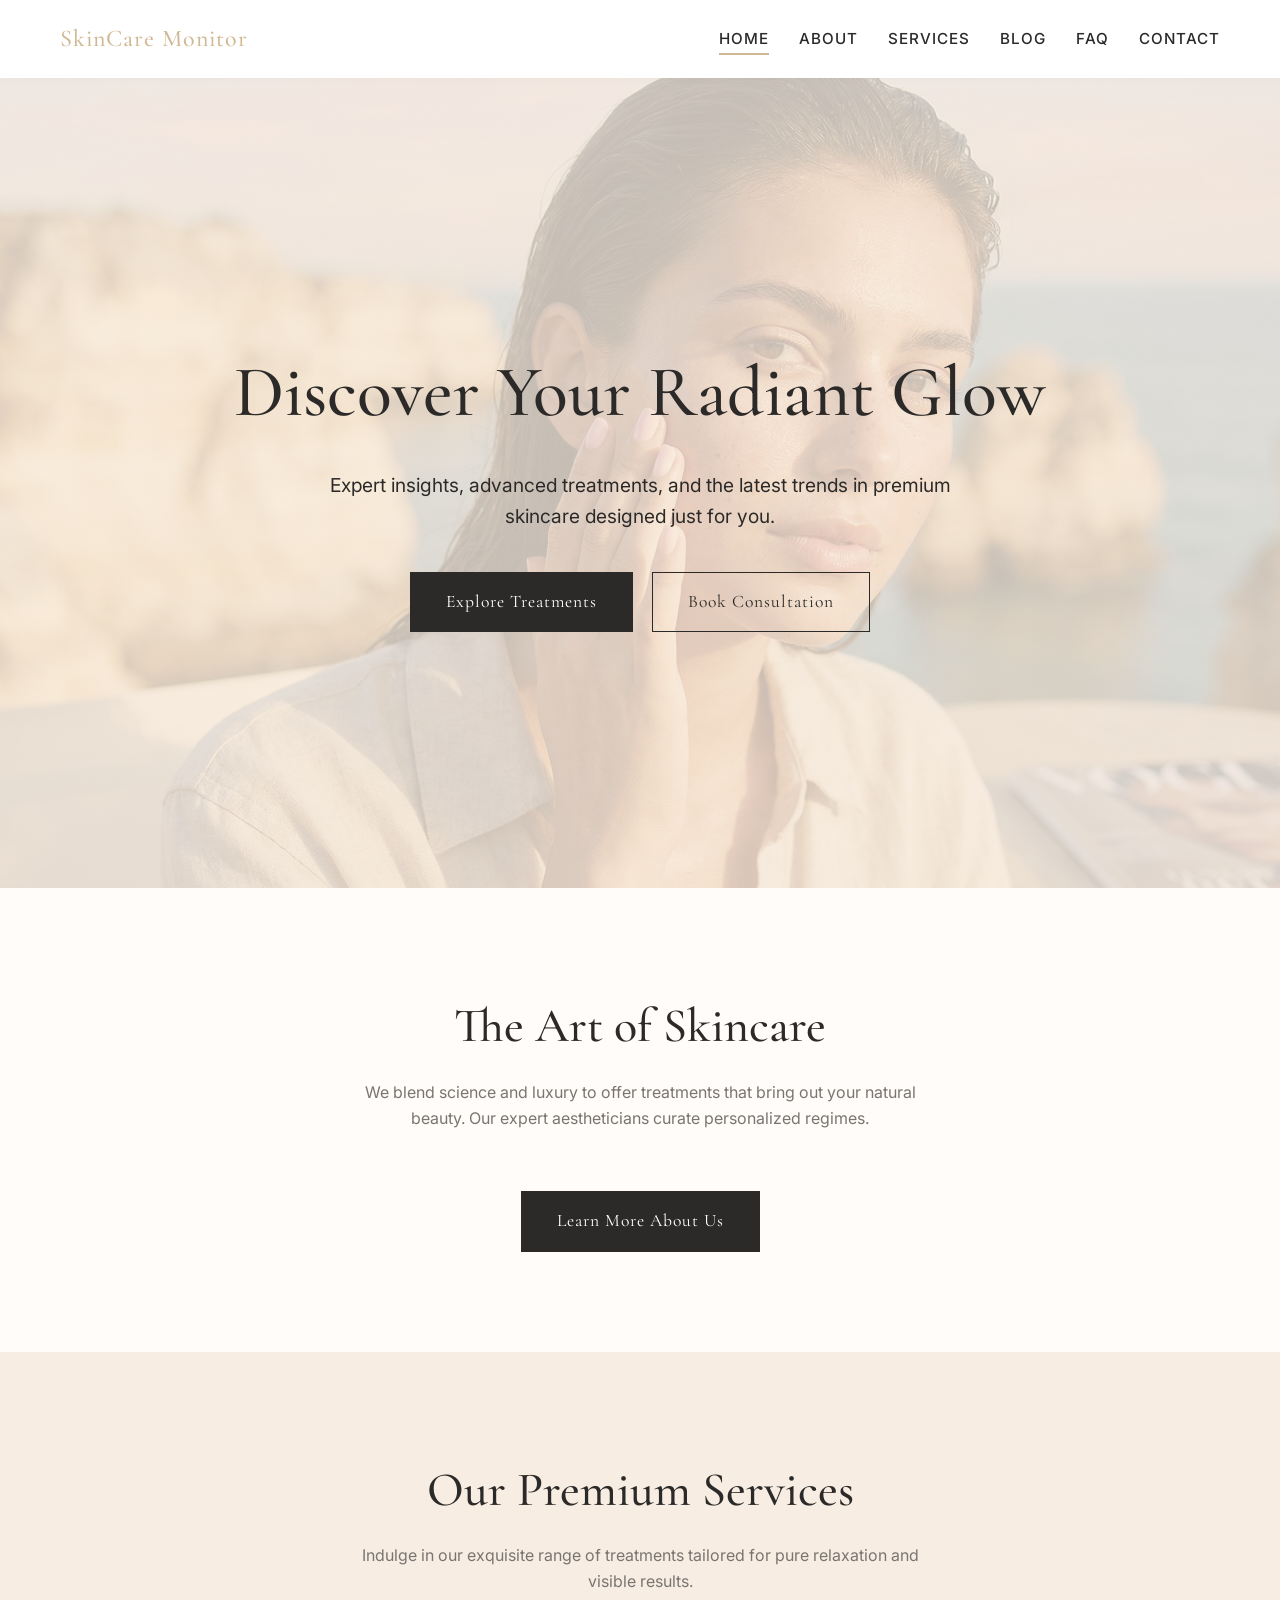
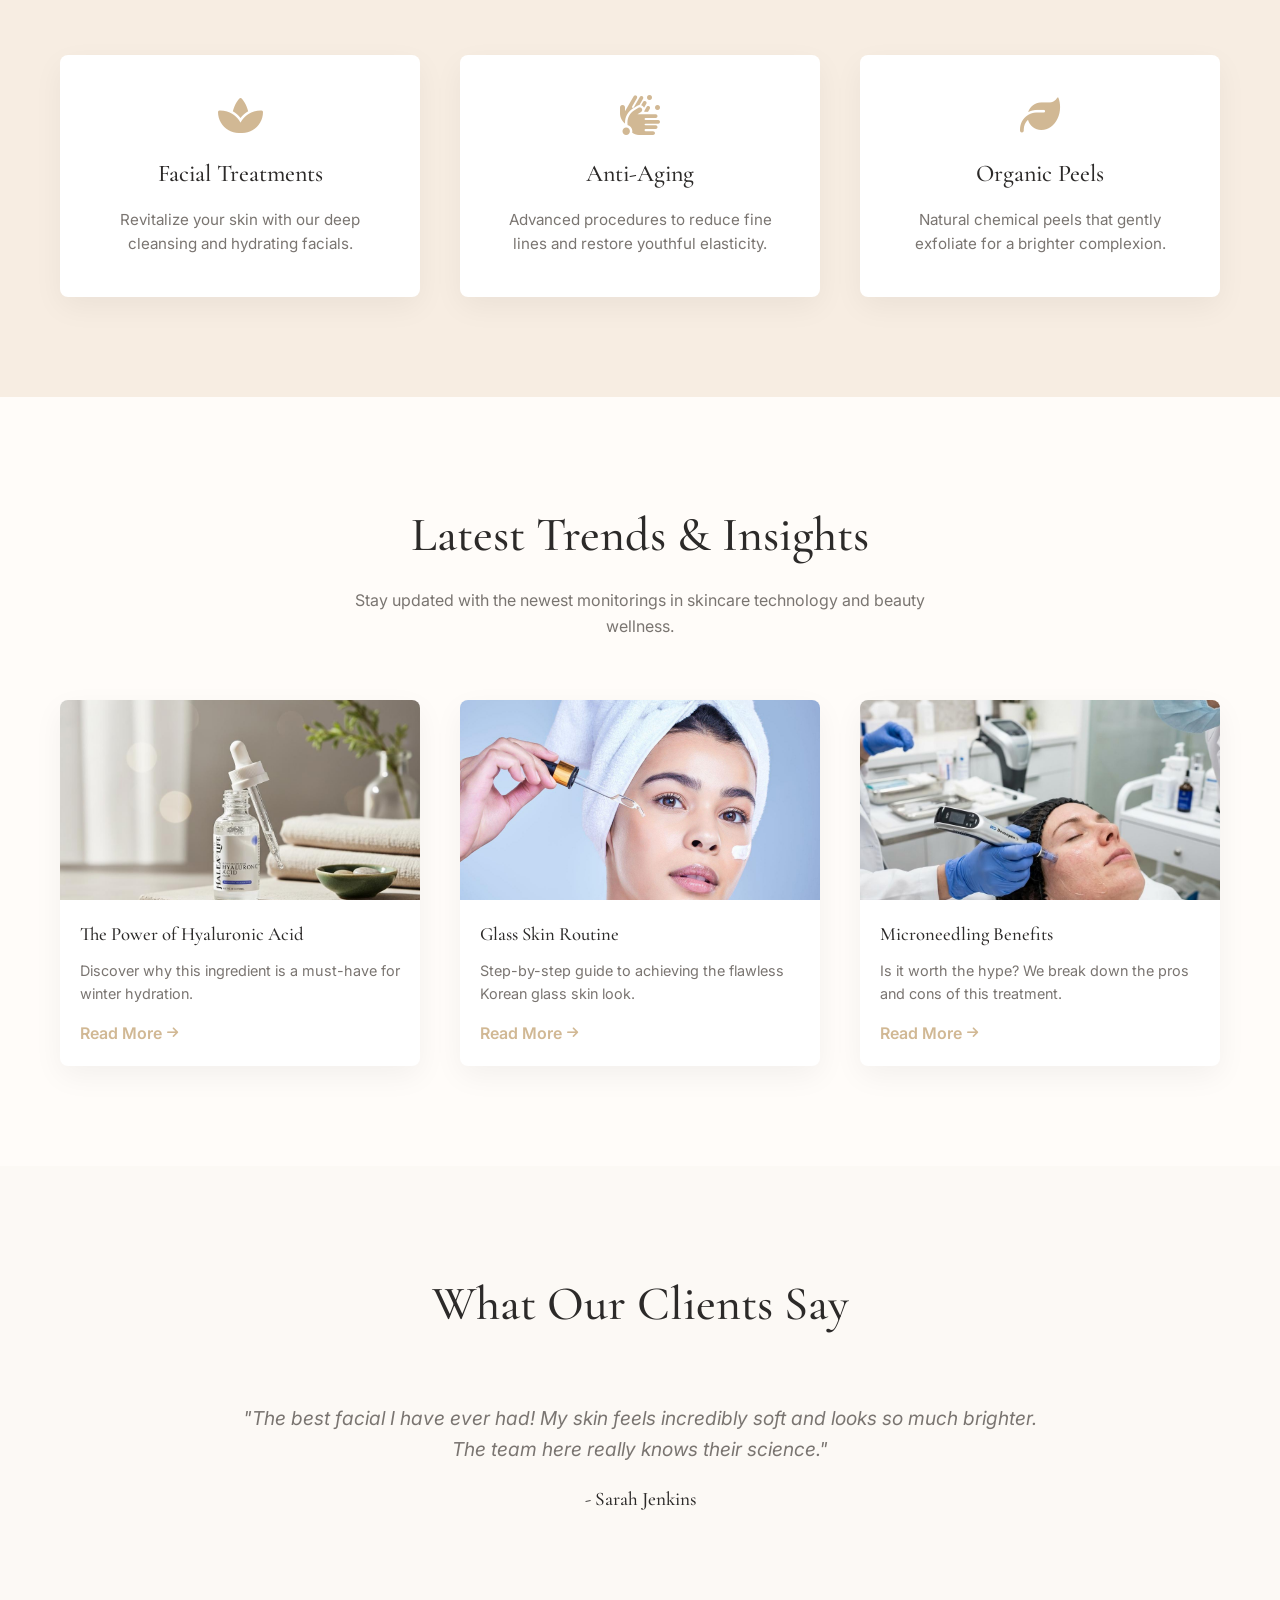
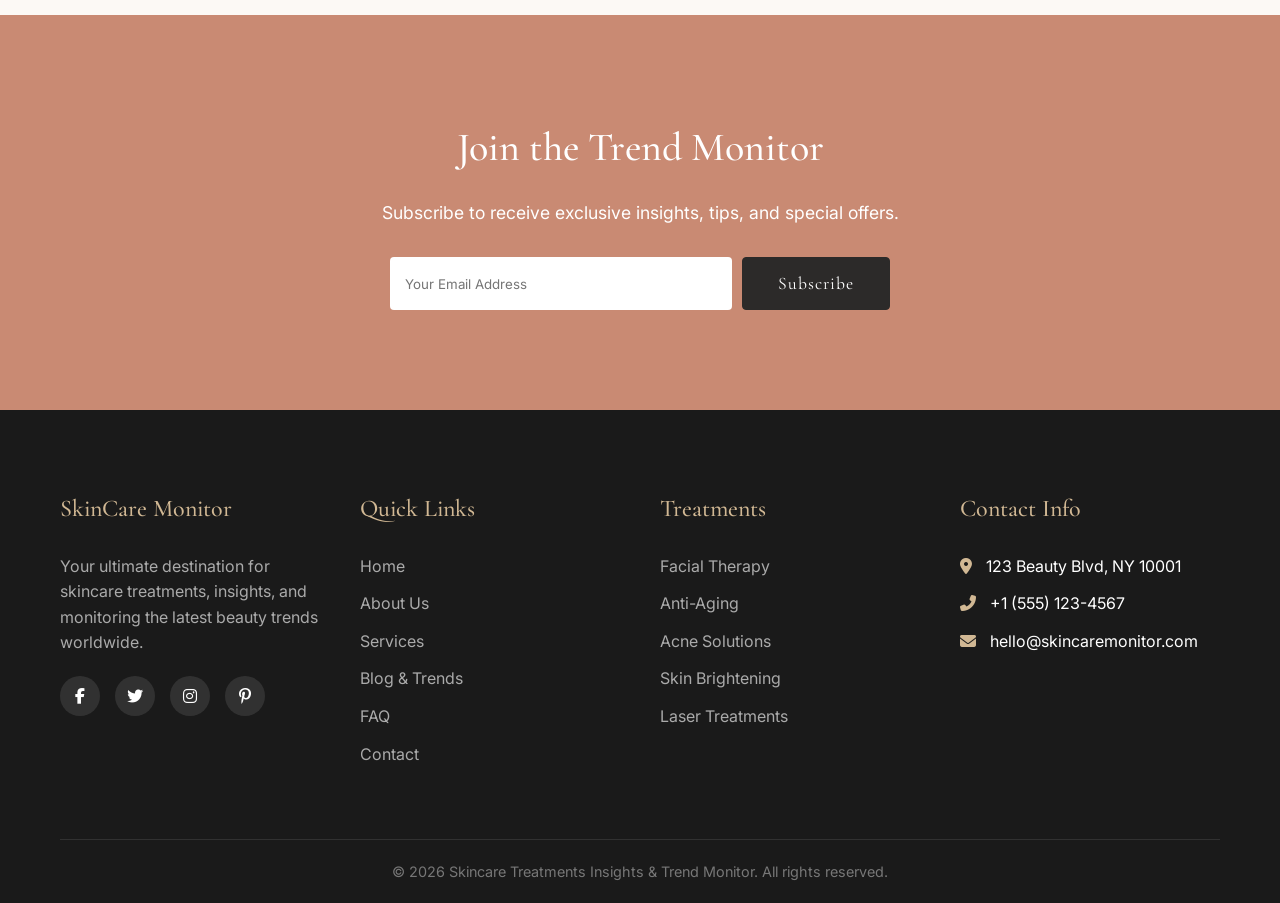
==== index.html @ cb998af6 "first commit" ====
<!DOCTYPE html>
<html lang="en">

<head>
  <meta charset="UTF-8">
  <meta name="viewport" content="width=device-width, initial-scale=1.0">
  <meta name="description"
    content="Skincare Treatments Insights & Trend Monitor - Premium skincare solutions and beauty trends.">
  <title>Home | Skincare Treatments Insights & Trend Monitor</title>
  <link rel="icon"
    href="data:image/svg+xml,<svg xmlns='http://www.w3.org/2000/svg' viewBox='0 0 100 100'><text y='.9em' font-size='90'>✨</text></svg>">
  <link rel="stylesheet" href="css/style.css">
  <link rel="stylesheet" href="https://cdnjs.cloudflare.com/ajax/libs/font-awesome/6.4.0/css/all.min.css">
</head>

<body>

  <!-- Header -->
  <header>
    <div class="container header-inner">
      <a href="index.html" class="logo" style="text-decoration: none;">SkinCare Monitor</a>
      <nav class="nav-links">
        <a href="index.html" class="active">Home</a>
        <a href="about.html">About</a>
        <a href="services.html">Services</a>
        <a href="blog.html">Blog</a>
        <a href="faq.html">FAQ</a>
        <a href="contact.html">Contact</a>
      </nav>
      <div class="mobile-menu-btn"><i class="fas fa-bars"></i></div>
    </div>
  </header>

  <!-- Section 1: Hero -->
  <section class="hero" id="home">
    <div class="container">
      <div class="hero-content">
        <h1>Discover Your Radiant Glow</h1>
        <p>Expert insights, advanced treatments, and the latest trends in premium skincare designed just for you.</p>
        <a href="services.html" class="btn">Explore Treatments</a>
        <a href="contact.html" class="btn btn-outline">Book Consultation</a>
      </div>
    </div>
  </section>

  <!-- Section 2: About Snippet -->
  <section class="about-snippet" id="about">
    <div class="container">
      <div class="section-header">
        <h2>The Art of Skincare</h2>
        <p>We blend science and luxury to offer treatments that bring out your natural beauty. Our expert aestheticians
          curate personalized regimes.</p>
      </div>
      <div style="text-align: center; margin-top: 30px;">
        <a href="about.html" class="btn">Learn More About Us</a>
      </div>
    </div>
  </section>

  <!-- Section 3: Services Snippet -->
  <section class="services-snippet" style="background-color: var(--primary-color);">
    <div class="container">
      <div class="section-header">
        <h2>Our Premium Services</h2>
        <p>Indulge in our exquisite range of treatments tailored for pure relaxation and visible results.</p>
      </div>
      <div class="grid-3">
        <div class="service-card">
          <i class="fas fa-spa" style="font-size: 40px; color: var(--secondary-color); margin-bottom: 20px;"></i>
          <h3>Facial Treatments</h3>
          <p>Revitalize your skin with our deep cleansing and hydrating facials.</p>
        </div>
        <div class="service-card">
          <i class="fas fa-hands-bubbles"
            style="font-size: 40px; color: var(--secondary-color); margin-bottom: 20px;"></i>
          <h3>Anti-Aging</h3>
          <p>Advanced procedures to reduce fine lines and restore youthful elasticity.</p>
        </div>
        <div class="service-card">
          <i class="fas fa-leaf" style="font-size: 40px; color: var(--secondary-color); margin-bottom: 20px;"></i>
          <h3>Organic Peels</h3>
          <p>Natural chemical peels that gently exfoliate for a brighter complexion.</p>
        </div>
      </div>
    </div>
  </section>

  <!-- Section 4: Trends & Insights -->
  <section class="trends-snippet">
    <div class="container">
      <div class="section-header">
        <h2>Latest Trends & Insights</h2>
        <p>Stay updated with the newest monitorings in skincare technology and beauty wellness.</p>
      </div>
      <div class="grid-3">
        <!-- Blog Cards styling inline for simplicity, would normally be in CSS -->
        <div style="box-shadow: var(--shadow); border-radius: 8px; overflow: hidden; background: #fff;">
          <div style="height: 200px; background: url('img/latest1.jpg') center/cover;"></div>
          <div style="padding: 20px;">
            <h3 style="margin-bottom: 10px;">The Power of Hyaluronic Acid</h3>
            <p style="color: var(--text-light); font-size: 0.9rem; margin-bottom: 15px;">Discover why this ingredient is
              a must-have for winter hydration.</p>
            <a href="blog.html" class="read-more">Read More <i class="fas fa-arrow-right"
                style="font-size:0.8em; margin-left:5px;"></i></a>
          </div>
        </div>
        <div style="box-shadow: var(--shadow); border-radius: 8px; overflow: hidden; background: #fff;">
          <div style="height: 200px; background: url('img/latest2.jpg') center/cover;"></div>
          <div style="padding: 20px;">
            <h3 style="margin-bottom: 10px;">Glass Skin Routine</h3>
            <p style="color: var(--text-light); font-size: 0.9rem; margin-bottom: 15px;">Step-by-step guide to achieving
              the flawless Korean glass skin look.</p>
            <a href="blog.html" class="read-more">Read More <i class="fas fa-arrow-right"
                style="font-size:0.8em; margin-left:5px;"></i></a>
          </div>
        </div>
        <div style="box-shadow: var(--shadow); border-radius: 8px; overflow: hidden; background: #fff;">
          <div style="height: 200px; background: url('img/latest3.jpg') center/cover;"></div>
          <div style="padding: 20px;">
            <h3 style="margin-bottom: 10px;">Microneedling Benefits</h3>
            <p style="color: var(--text-light); font-size: 0.9rem; margin-bottom: 15px;">Is it worth the hype? We break
              down the pros and cons of this treatment.</p>
            <a href="blog.html" class="read-more">Read More <i class="fas fa-arrow-right"
                style="font-size:0.8em; margin-left:5px;"></i></a>
          </div>
        </div>
      </div>
    </div>
  </section>

  <!-- Section 5: Testimonials -->
  <section class="testimonials" style="background-color: #fcf9f5;">
    <div class="container">
      <div class="section-header">
        <h2>What Our Clients Say</h2>
      </div>
      <div
        style="max-width: 800px; margin: 0 auto; text-align: center; font-size: 1.2rem; font-style: italic; color: var(--text-light);">
        <p>"The best facial I have ever had! My skin feels incredibly soft and looks so much brighter. The team here
          really knows their science."</p>
        <h4 style="margin-top: 20px; font-style: normal; color: var(--text-dark);">- Sarah Jenkins</h4>
      </div>
    </div>
  </section>

  <!-- Section 6: Newsletter / CTA -->
  <section class="cta" style="text-align: center; background-color: var(--accent-color); color: var(--white);">
    <div class="container">
      <h2 style="font-size: 2.5rem; color: var(--white); margin-bottom: 20px;">Join the Trend Monitor</h2>
      <p style="margin-bottom: 30px; font-size: 1.1rem;">Subscribe to receive exclusive insights, tips, and special
        offers.</p>
      <form style="max-width: 500px; margin: 0 auto; display: flex; gap: 10px;">
        <input type="email" placeholder="Your Email Address"
          style="flex: 1; padding: 15px; border: none; border-radius: 4px; outline: none; font-family: var(--font-body);">
        <button type="button" class="btn btn-subscribe" style="border-radius: 4px;">Subscribe</button>
      </form>
    </div>
  </section>

  <!-- Footer -->
  <footer>
    <div class="container">
      <div class="footer-grid">
        <!-- Col 1 -->
        <div class="footer-col">
          <a href="index.html" style="text-decoration: none;"><h3>SkinCare Monitor</h3></a>
          <p>Your ultimate destination for skincare treatments, insights, and monitoring the latest beauty trends
            worldwide.</p>
          <div class="social-icons">
            <a href="#"><i class="fab fa-facebook-f"></i></a>
            <a href="#"><i class="fab fa-twitter"></i></a>
            <a href="#"><i class="fab fa-instagram"></i></a>
            <a href="#"><i class="fab fa-pinterest-p"></i></a>
          </div>
        </div>
        <!-- Col 2 -->
        <div class="footer-col">
          <h3>Quick Links</h3>
          <ul class="footer-links">
            <li><a href="index.html">Home</a></li>
            <li><a href="about.html">About Us</a></li>
            <li><a href="services.html">Services</a></li>
            <li><a href="blog.html">Blog & Trends</a></li>
            <li><a href="faq.html">FAQ</a></li>
            <li><a href="contact.html">Contact</a></li>
          </ul>
        </div>
        <!-- Col 3 -->
        <div class="footer-col">
          <h3>Treatments</h3>
          <ul class="footer-links">
            <li><a href="#">Facial Therapy</a></li>
            <li><a href="#">Anti-Aging</a></li>
            <li><a href="#">Acne Solutions</a></li>
            <li><a href="#">Skin Brightening</a></li>
            <li><a href="#">Laser Treatments</a></li>
          </ul>
        </div>
        <!-- Col 4 -->
        <div class="footer-col">
          <h3>Contact Info</h3>
          <ul class="footer-links">
            <li><i class="fas fa-map-marker-alt" style="margin-right: 10px; color: var(--secondary-color);"></i> 123
              Beauty Blvd, NY 10001</li>
            <li><i class="fas fa-phone-alt" style="margin-right: 10px; color: var(--secondary-color);"></i> +1 (555)
              123-4567</li>
            <li><i class="fas fa-envelope" style="margin-right: 10px; color: var(--secondary-color);"></i>
              hello@skincaremonitor.com</li>
          </ul>
        </div>
      </div>
      <div class="footer-bottom">
        &copy; 2026 Skincare Treatments Insights & Trend Monitor. All rights reserved.
      </div>
    </div>
  </footer>

  <button id="scrollTopBtn" title="Go to top"><i class="fas fa-chevron-up"></i></button>

  <script src="js/script.js"></script>
</body>

</html>
---- css/style.css ----
@import url('https://fonts.googleapis.com/css2?family=Cormorant+Garamond:wght@400;500;600;700&family=Inter:wght@300;400;500&display=swap');

:root {
  --primary-color: #f7ede2;
  /* soft peach */
  --secondary-color: #d1b894;
  /* muted gold */
  --accent-color: #c98a73;
  /* terracotta/rose */
  --text-dark: #2c2a29;
  --text-light: #7a7571;
  --bg-light: #fffcf9;
  --white: #ffffff;

  --font-heading: 'Cormorant Garamond', serif;
  --font-body: 'Inter', sans-serif;

  --transition: all 0.3s ease;
  --shadow: 0 10px 30px rgba(0, 0, 0, 0.05);
}

* {
  margin: 0;
  padding: 0;
  box-sizing: border-box;
}

body {
  font-family: var(--font-body);
  color: var(--text-dark);
  background-color: var(--bg-light);
  line-height: 1.6;
  overflow-x: hidden;
}

h1,
h2,
h3,
h4,
h5,
h6 {
  font-family: var(--font-heading);
  font-weight: 500;
  color: var(--text-dark);
}

a {
  text-decoration: none;
  color: inherit;
  transition: var(--transition);
}

ul {
  list-style: none;
}

.container {
  width: 100%;
  max-width: 1200px;
  margin: 0 auto;
  padding: 0 20px;
}

/* Header */
header {
  background-color: var(--white);
  box-shadow: 0 2px 10px rgba(0, 0, 0, 0.02);
  position: sticky;
  top: 0;
  z-index: 1000;
  padding: 20px 0;
}

.header-inner {
  display: flex;
  justify-content: space-between;
  align-items: center;
}

.logo {
  font-family: var(--font-heading);
  font-size: 1.5rem;
  font-weight: 500;
  color: var(--secondary-color);
  letter-spacing: 1px;
}

.nav-links {
  display: flex;
  gap: 30px;
}

.nav-links.show-menu {
  display: flex;
  flex-direction: column;
  position: absolute;
  top: 100%;
  left: 0;
  width: 100%;
  background-color: var(--white);
  padding: 20px;
  box-shadow: 0 10px 15px rgba(0, 0, 0, 0.05);
  border-top: 1px solid #eee;
}

.nav-links a {
  font-size: 0.95rem;
  font-weight: 500;
  text-transform: uppercase;
  letter-spacing: 1px;
  color: var(--text-dark);
  position: relative;
}

.nav-links a::after {
  content: '';
  position: absolute;
  bottom: -4px;
  left: 0;
  width: 0;
  height: 2px;
  background-color: var(--secondary-color);
  transition: var(--transition);
}

.nav-links a:hover::after,
.nav-links a.active::after {
  width: 100%;
}

.mobile-menu-btn {
  display: none;
  font-size: 1.5rem;
  cursor: pointer;
}

/* Sections */
section {
  padding: 100px 0;
}

.section-header {
  text-align: center;
  margin-bottom: 60px;
}

.section-header h2 {
  font-size: 3rem;
  margin-bottom: 15px;
}

.section-header p {
  color: var(--text-light);
  max-width: 600px;
  margin: 0 auto;
}

/* Hero Section */
.hero {
  height: 90vh;
  background: linear-gradient(rgba(247, 237, 226, 0.8), rgba(247, 237, 226, 0.8)), url('../img/home-hero.jpg') center/cover;
  display: flex;
  align-items: center;
  text-align: center;
  padding: 0;
}

.hero-content h1 {
  font-size: 4.5rem;
  margin-bottom: 20px;
  animation: fadeUp 1s ease;
}

.hero-content p {
  font-size: 1.2rem;
  color: var(--text-dark);
  max-width: 700px;
  margin: 0 auto 40px;
  animation: fadeUp 1.2s ease;
}

.btn {
  display: inline-block;
  padding: 15px 35px;
  background-color: var(--text-dark);
  color: var(--white);
  font-family: var(--font-heading);
  font-size: 1.1rem;
  letter-spacing: 1px;
  border: 1px solid var(--text-dark);
  cursor: pointer;
  transition: var(--transition);
}

.btn:hover {
  background-color: transparent;
  color: var(--text-dark);
}

.btn-outline {
  background-color: transparent;
  color: var(--text-dark);
  margin-left: 15px;
}

.btn-outline:hover {
  background-color: var(--text-dark);
  color: var(--white);
}

.btn-subscribe {
  background-color: var(--text-dark);
  color: var(--white);
  border: 1px solid var(--text-dark);
}

.btn-subscribe:hover {
  background-color: var(--white);
  color: var(--text-dark);
}

.btn-dark-card {
  background-color: var(--secondary-color);
  color: var(--white);
  border: 1px solid var(--secondary-color);
}

.btn-dark-card:hover {
  background-color: var(--white);
  color: var(--text-dark);
}

.read-more {
  color: var(--secondary-color);
  font-weight: 600;
  display: inline-flex;
  align-items: center;
}

.read-more:hover {
  color: var(--accent-color);
}

.split-section {
  display: flex;
  gap: 40px;
  align-items: center;
  flex-wrap: wrap;
}

.split-section>div {
  flex: 1;
  min-width: 300px;
}

.split-img {
  width: 100%;
  height: auto;
  border-radius: 8px;
  box-shadow: var(--shadow);
  object-fit: cover;
  max-height: 500px;
}

/* Features/Services Snippet */
.grid-3 {
  display: grid;
  grid-template-columns: repeat(3, 1fr);
  gap: 40px;
}

.service-card {
  background: var(--white);
  padding: 40px 30px;
  text-align: center;
  border-radius: 8px;
  box-shadow: var(--shadow);
  transition: var(--transition);
}

.service-card:hover {
  transform: translateY(-10px);
}

.service-card img {
  width: 60px;
  height: 60px;
  margin-bottom: 20px;
}

.service-card h3 {
  font-size: 1.5rem;
  margin-bottom: 15px;
}

.service-card p {
  color: var(--text-light);
  font-size: 0.95rem;
}

/* Footer */
footer {
  background-color: #1a1a1a;
  color: #fff;
  padding: 80px 0 20px;
}

.footer-grid {
  display: grid;
  grid-template-columns: repeat(4, 1fr);
  gap: 40px;
  margin-bottom: 60px;
}

.footer-col h3 {
  font-family: var(--font-heading);
  font-size: 1.5rem;
  margin-bottom: 25px;
  color: var(--secondary-color);
}

.footer-col p {
  color: #aaa;
  margin-bottom: 20px;
}

.social-icons {
  display: flex;
  gap: 15px;
}

.social-icons a {
  display: flex;
  align-items: center;
  justify-content: center;
  width: 40px;
  height: 40px;
  background-color: rgba(255, 255, 255, 0.1);
  border-radius: 50%;
  color: #fff;
  transition: var(--transition);
}

.social-icons a:hover {
  background-color: var(--secondary-color);
  transform: translateY(-3px);
}

.footer-links li {
  margin-bottom: 12px;
}

.footer-links a {
  color: #aaa;
}

.footer-links a:hover {
  color: var(--secondary-color);
  padding-left: 5px;
}

.footer-bottom {
  text-align: center;
  padding-top: 20px;
  border-top: 1px solid rgba(255, 255, 255, 0.1);
  color: #777;
  font-size: 0.9rem;
}

/* Scroll Top */
#scrollTopBtn {
  position: fixed;
  bottom: 30px;
  right: 30px;
  width: 50px;
  height: 50px;
  background-color: var(--secondary-color);
  color: var(--white);
  border: none;
  border-radius: 50%;
  font-size: 1.2rem;
  cursor: pointer;
  box-shadow: 0 4px 15px rgba(0, 0, 0, 0.2);
  opacity: 0;
  visibility: hidden;
  transition: var(--transition);
  z-index: 999;
}

#scrollTopBtn.show {
  opacity: 1;
  visibility: visible;
}

#scrollTopBtn:hover {
  background-color: var(--text-dark);
  transform: translateY(-3px);
}

/* Responsive */
@media (max-width: 992px) {
  .footer-grid {
    grid-template-columns: repeat(2, 1fr);
  }

  .grid-3 {
    grid-template-columns: repeat(2, 1fr);
  }

  .split-img {
    max-height: 400px;
    object-fit: contain;
  }
}

@media (max-width: 768px) {
  .nav-links {
    display: none;
  }
  .nav-links.show-menu {
    display: flex !important;
    position: absolute;
    top: 60px;
    left: 0;
    width: 100%;
    z-index: 1000;
  }

  .mobile-menu-btn {
    display: block;
  }

  .hero-content h1 {
    font-size: 3rem;
  }

  .grid-3 {
    grid-template-columns: 1fr;
  }
}

@media (max-width: 576px) {
  .footer-grid {
    grid-template-columns: 1fr;
  }

  .hero-content h1 {
    font-size: 2.5rem;
  }
}

/* Animations */
@keyframes fadeUp {
  from {
    opacity: 0;
    transform: translateY(30px);
  }

  to {
    opacity: 1;
    transform: translateY(0);
  }
}
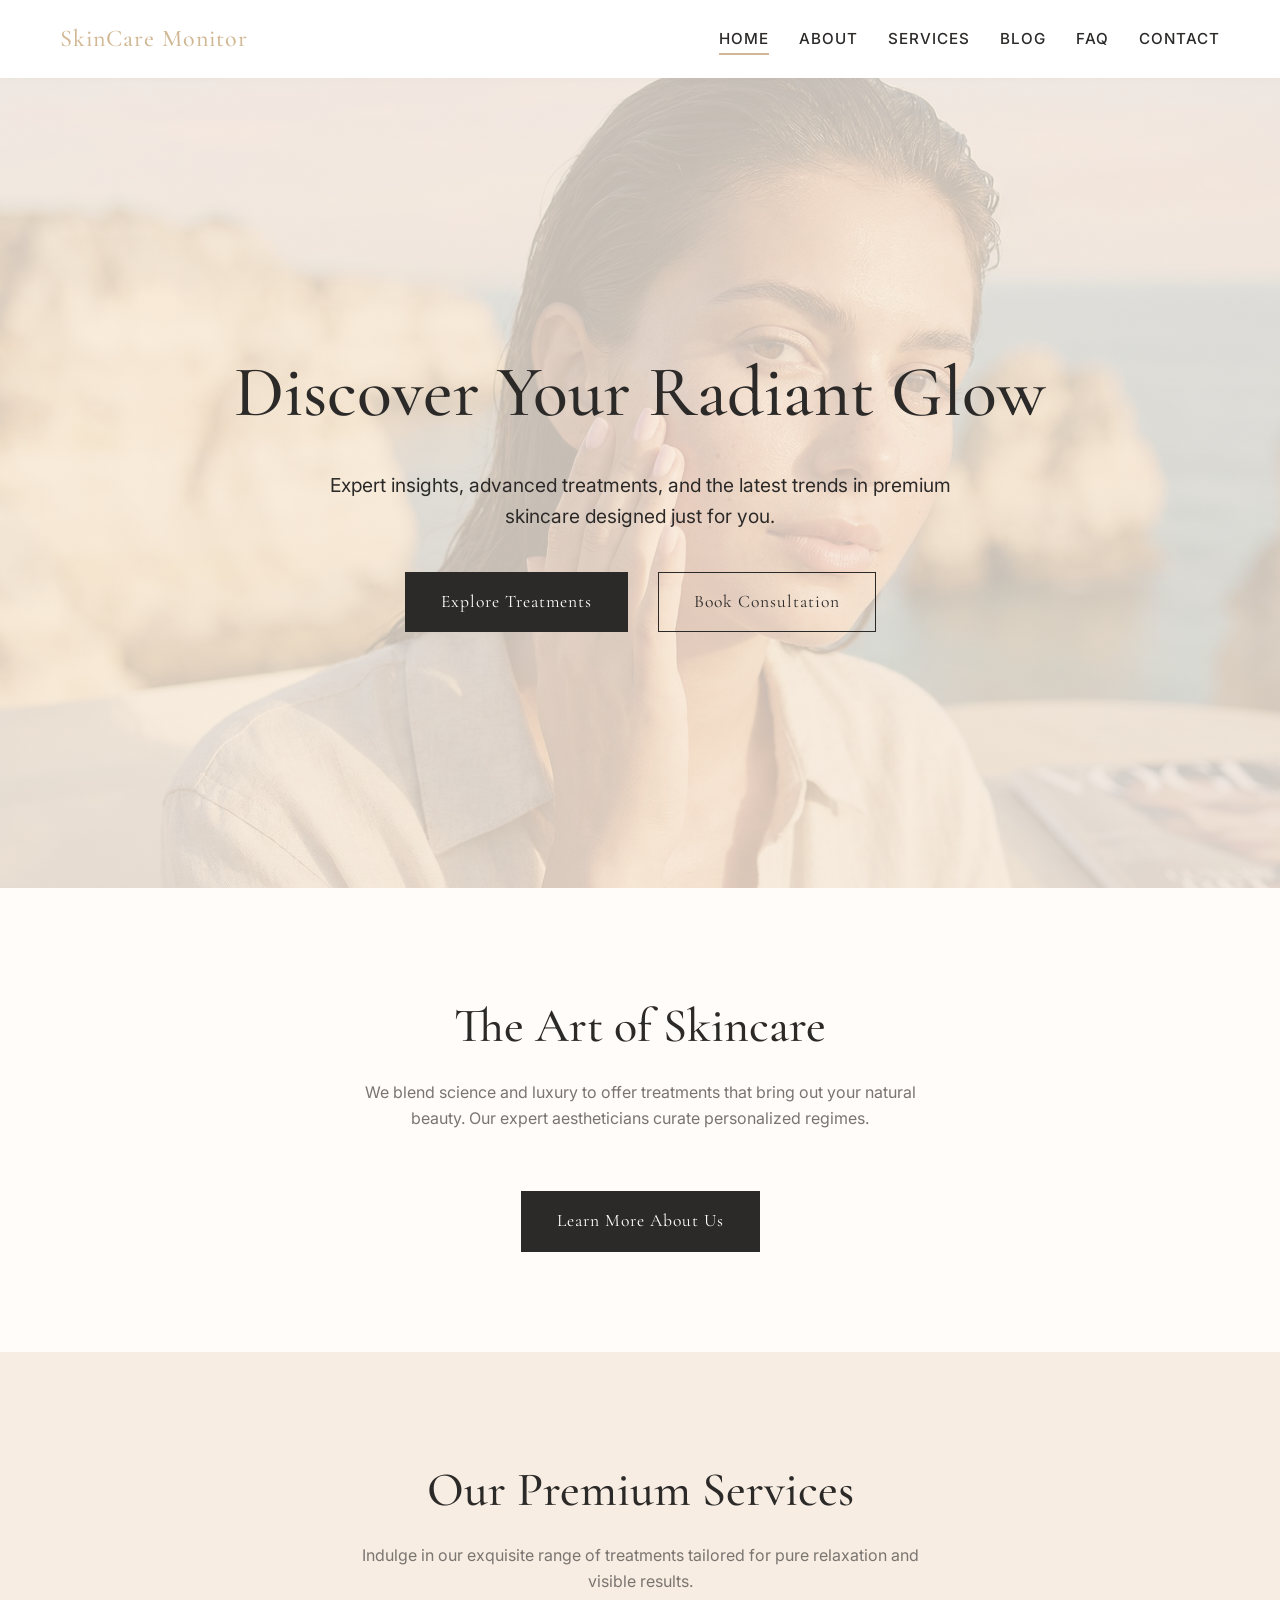
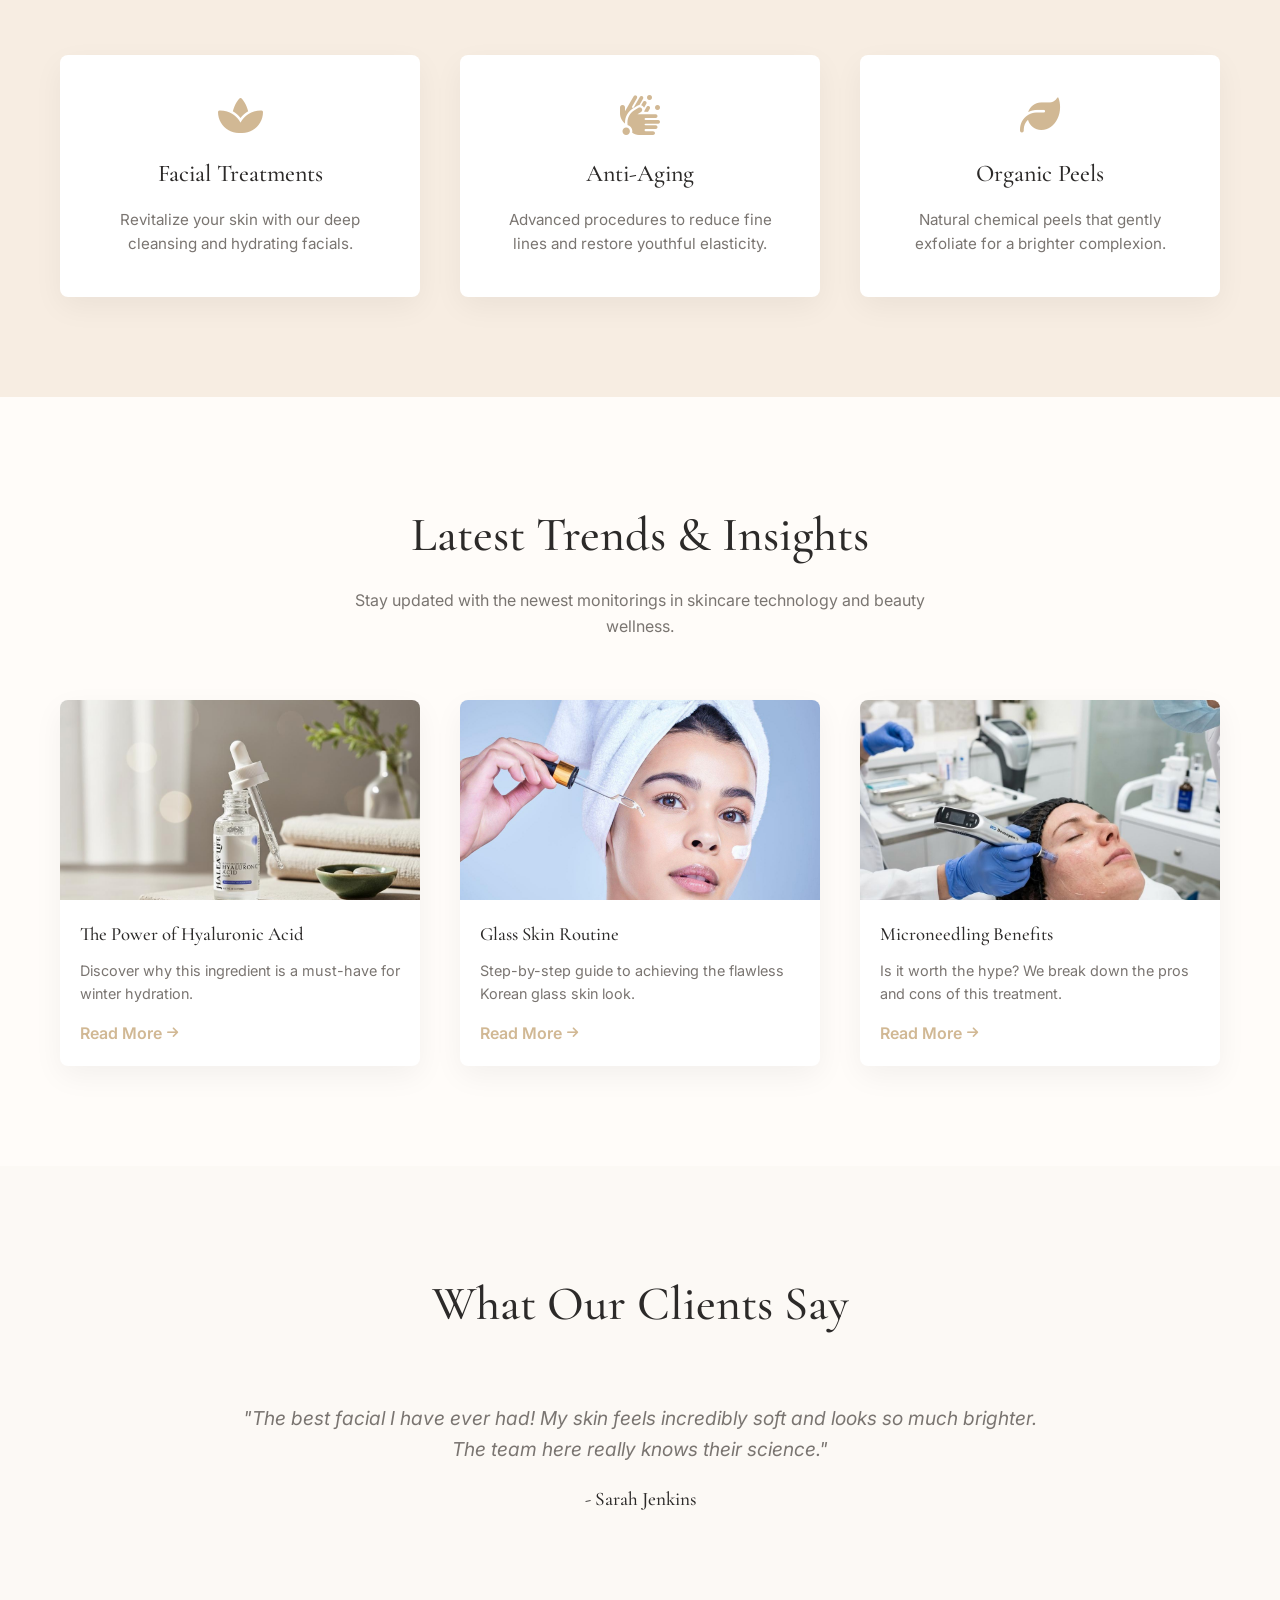
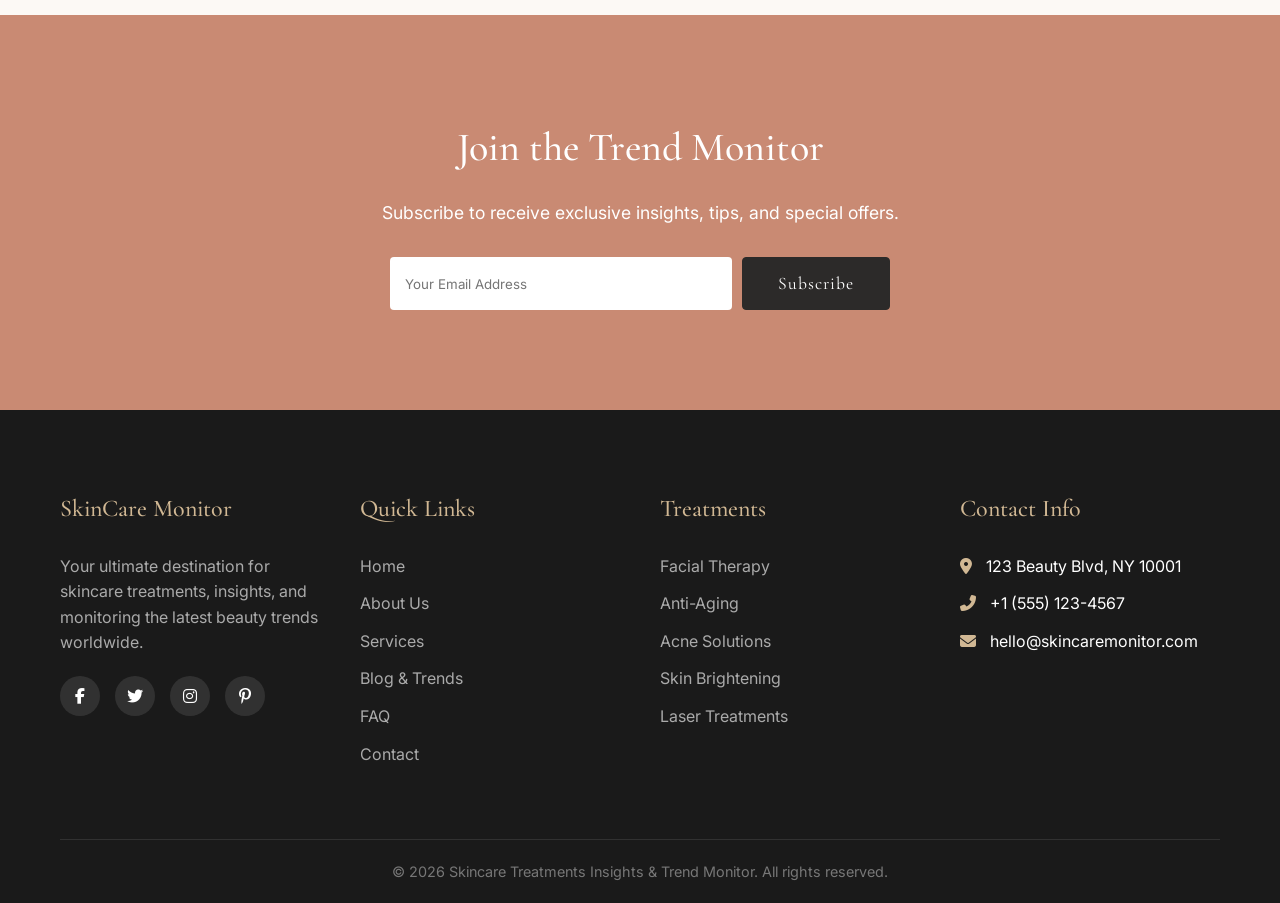
==== commit 0fd5f731: "corrections" ====
--- a/index.html
+++ b/index.html
@@ -37,8 +37,10 @@
       <div class="hero-content">
         <h1>Discover Your Radiant Glow</h1>
         <p>Expert insights, advanced treatments, and the latest trends in premium skincare designed just for you.</p>
-        <a href="services.html" class="btn">Explore Treatments</a>
-        <a href="contact.html" class="btn btn-outline">Book Consultation</a>
+        <div class="hero-buttons">
+          <a href="services.html" class="btn">Explore Treatments</a>
+          <a href="contact.html" class="btn btn-outline">Book Consultation</a>
+        </div>
       </div>
     </div>
   </section>
@@ -149,7 +151,7 @@
       <h2 style="font-size: 2.5rem; color: var(--white); margin-bottom: 20px;">Join the Trend Monitor</h2>
       <p style="margin-bottom: 30px; font-size: 1.1rem;">Subscribe to receive exclusive insights, tips, and special
         offers.</p>
-      <form style="max-width: 500px; margin: 0 auto; display: flex; gap: 10px;">
+      <form class="subscribe-form">
         <input type="email" placeholder="Your Email Address"
           style="flex: 1; padding: 15px; border: none; border-radius: 4px; outline: none; font-family: var(--font-body);">
         <button type="button" class="btn btn-subscribe" style="border-radius: 4px;">Subscribe</button>
--- a/css/style.css
+++ b/css/style.css
@@ -417,6 +417,7 @@
   .nav-links {
     display: none;
   }
+
   .nav-links.show-menu {
     display: flex !important;
     position: absolute;
@@ -447,6 +448,50 @@
   .hero-content h1 {
     font-size: 2.5rem;
   }
+
+  .hero-buttons {
+    flex-direction: column;
+  }
+
+  .hero-buttons .btn {
+    width: 100%;
+    margin-right: 0 !important;
+    margin-left: 0;
+  }
+
+  .form-row {
+    flex-direction: column;
+  }
+
+  .subscribe-form {
+    flex-direction: column;
+  }
+
+  .subscribe-form button {
+    width: 100%;
+  }
+}
+
+.hero-buttons {
+  display: flex;
+  justify-content: center;
+  gap: 15px;
+}
+
+.form-row {
+  display: flex;
+  gap: 20px;
+}
+
+.subscribe-form {
+  max-width: 500px;
+  margin: 0 auto;
+  display: flex;
+  gap: 10px;
+}
+
+.topic-btn {
+  width: 180px;
 }
 
 /* Animations */
